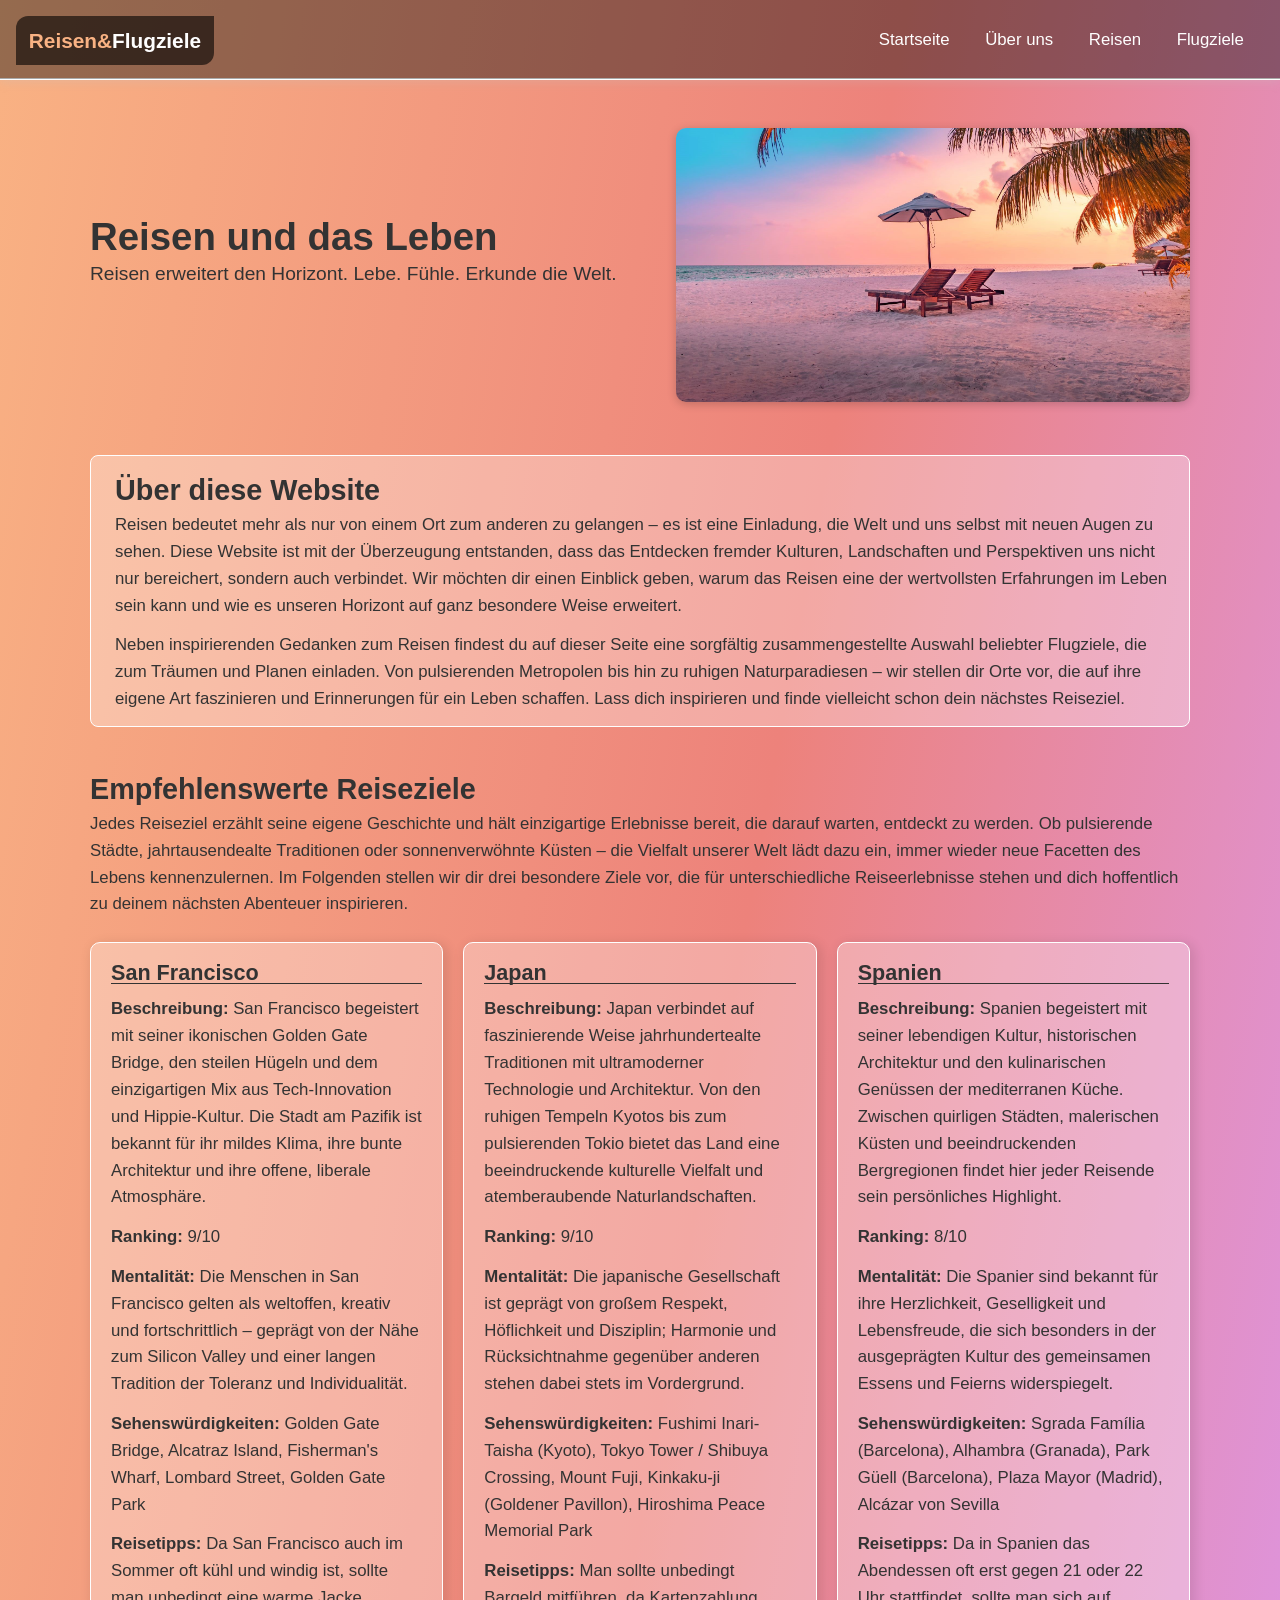
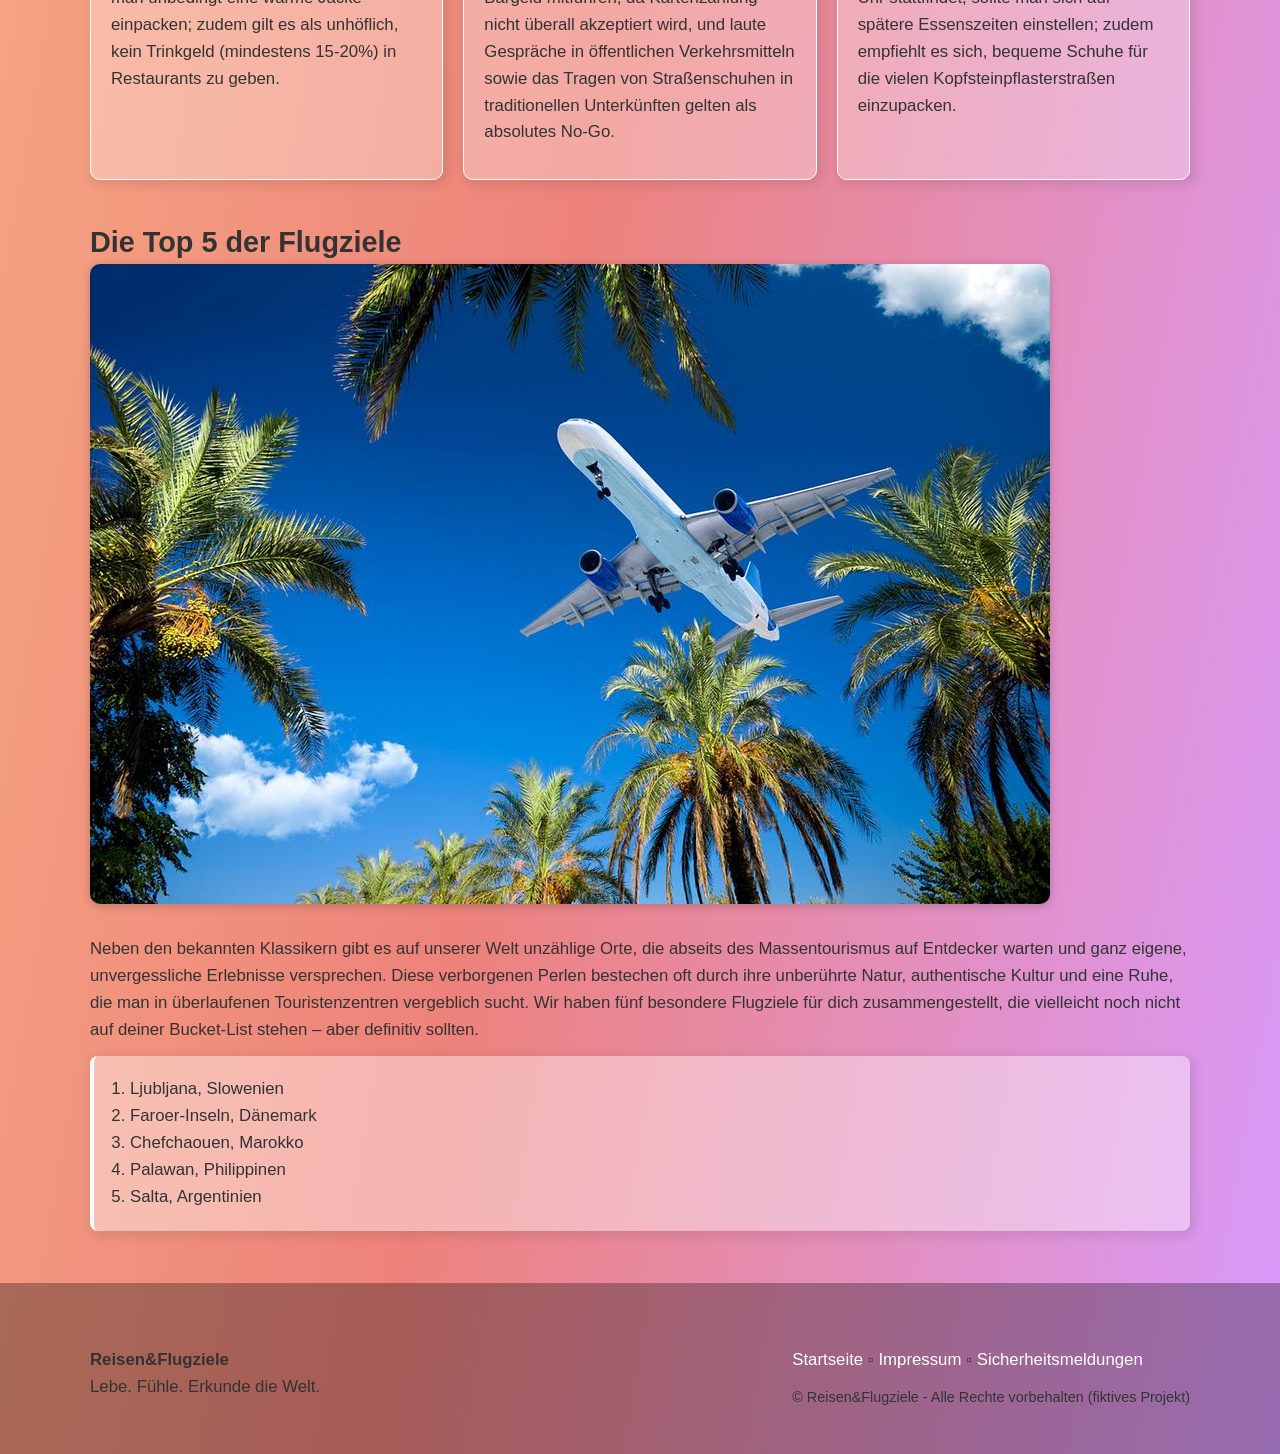
==== index.html @ 37bc6622 "Webpage hochgeladen" ====
<!DOCTYPE html>
<html lang="de">
    <head>
        <meta charset="UTF-8">
        <meta name="viewport" content="width=device-width, initial-scale=1.0">
        <title>Reisen und Flugziele - Alles was du wissen musst</title>
        <meta name="author" content="Raphaela-M. Kortner">
        <link rel="stylesheet" href="style.css">
    </head>

    <body>
       <main>
             <!-- Logo und Navbar -->
        <header class="site-header">
            <div class=".container header-inner">
                <div class="logo">
                    <a href="index.html">Reisen&<span>Flugziele</span></a>
                </div>
                <nav class="main-nav" aria-label="Hauptnavigation">
                    <ul class="menu">
                        <li><a href="index.html" class="active">Startseite</a></li>
                        <li><a href="#about">Über uns</a></li>
                        <li><a href="#reisen">Reisen</a></li>
                        <li><a href="#flugziele">Flugziele</a></li>
                    </ul>
                </nav>
            </div>
        </header> 


        <!-- Hero-Bereich -->
        <section class="hero">
            <div class="container hero-content">
                <div class="hero-text">
                    <h1>Reisen und das Leben</h1>
                    <p class="lead">Reisen erweitert den Horizont. Lebe. Fühle. Erkunde die Welt.</p>
                </div>
                <div class="hero-image">
                    <img src="images/reiseziel.jpg" alt="Bild eines traumhaften Strandes bei Sonnenuntergang">
                </div>
            </div>
        </section>


        <!-- about -->
        <section id="about" class="section">
            <div class="container about">
                <h2>Über diese Website</h2>
                <p>
                   Reisen bedeutet mehr als nur von einem Ort zum anderen zu gelangen – es ist eine Einladung, die Welt und uns selbst 
                   mit neuen Augen zu sehen. Diese Website ist mit der Überzeugung entstanden, dass das Entdecken fremder Kulturen, 
                   Landschaften und Perspektiven uns nicht nur bereichert, sondern auch verbindet. Wir möchten dir einen Einblick geben, 
                   warum das Reisen eine der wertvollsten Erfahrungen im Leben sein kann und wie es unseren Horizont auf ganz besondere 
                   Weise erweitert. 
                </p>
                <p>
                   Neben inspirierenden Gedanken zum Reisen findest du auf dieser Seite eine sorgfältig zusammengestellte Auswahl beliebter Flugziele, 
                   die zum Träumen und Planen einladen. Von pulsierenden Metropolen bis hin zu ruhigen Naturparadiesen – wir stellen dir Orte vor, 
                   die auf ihre eigene Art faszinieren und Erinnerungen für ein Leben schaffen. Lass dich inspirieren und finde vielleicht schon 
                   dein nächstes Reiseziel. 
                </p>
            </div>
        </section> 


        <!-- reisen -->
        <section id="reisen" class="section-alt">
            <div class="container">
                <h2 class="bottomline">Empfehlenswerte Reiseziele</h2>
                <p>
                    Jedes Reiseziel erzählt seine eigene Geschichte und hält einzigartige Erlebnisse bereit, die darauf warten, entdeckt 
                    zu werden. Ob pulsierende Städte, jahrtausendealte Traditionen oder sonnenverwöhnte Küsten – die Vielfalt unserer Welt 
                    lädt dazu ein, immer wieder neue Facetten des Lebens kennenzulernen. Im Folgenden stellen wir dir drei besondere Ziele vor, 
                    die für unterschiedliche Reiseerlebnisse stehen und dich hoffentlich zu deinem nächsten Abenteuer inspirieren.
                </p>

                <div class="card-grid">

                    <!-- San Francisco -->
                    <article class="card">
                        <h3>San Francisco</h3>
                        <p>
                            <strong>Beschreibung: </strong>San Francisco begeistert mit seiner ikonischen Golden Gate Bridge, den steilen Hügeln und 
                            dem einzigartigen Mix aus Tech-Innovation und Hippie-Kultur. Die Stadt am Pazifik ist bekannt für ihr mildes Klima, ihre 
                            bunte Architektur und ihre offene, liberale Atmosphäre.
                        </p>
                        <p><strong>Ranking: </strong>9/10</p>
                        <p>
                            <strong>Mentalität: </strong>Die Menschen in San Francisco gelten als weltoffen, kreativ und fortschrittlich – geprägt von 
                            der Nähe zum Silicon Valley und einer langen Tradition der Toleranz und Individualität.
                        </p>
                        <p>
                            <strong>Sehenswürdigkeiten: </strong>Golden Gate Bridge, Alcatraz Island, Fisherman's Wharf, Lombard Street, Golden Gate Park
                        </p>
                        <p>
                            <strong>Reisetipps: </strong>Da San Francisco auch im Sommer oft kühl und windig ist, sollte man unbedingt eine warme Jacke 
                            einpacken; zudem gilt es als unhöflich, kein Trinkgeld (mindestens 15-20%) in Restaurants zu geben.
                        </p>
                    </article> 

                    <!-- Japan -->
                    <article class="card">
                        <h3>Japan</h3>
                        <p>
                            <strong>Beschreibung: </strong>Japan verbindet auf faszinierende Weise jahrhundertealte Traditionen mit ultramoderner 
                            Technologie und Architektur. Von den ruhigen Tempeln Kyotos bis zum pulsierenden Tokio bietet das Land eine beeindruckende 
                            kulturelle Vielfalt und atemberaubende Naturlandschaften.
                        </p>
                        <p><strong>Ranking: </strong>9/10</p>
                        <p>
                            <strong>Mentalität: </strong>Die japanische Gesellschaft ist geprägt von großem Respekt, Höflichkeit und Disziplin; 
                            Harmonie und Rücksichtnahme gegenüber anderen stehen dabei stets im Vordergrund.
                        </p>
                        <p>
                            <strong>Sehenswürdigkeiten: </strong>Fushimi Inari-Taisha (Kyoto), Tokyo Tower / Shibuya Crossing, Mount Fuji, 
                            Kinkaku-ji (Goldener Pavillon), Hiroshima Peace Memorial Park
                        </p>
                        <p>
                            <strong>Reisetipps: </strong>Man sollte unbedingt Bargeld mitführen, da Kartenzahlung nicht überall akzeptiert wird, und 
                            laute Gespräche in öffentlichen Verkehrsmitteln sowie das Tragen von Straßenschuhen in traditionellen Unterkünften gelten 
                            als absolutes No-Go.
                        </p>
                    </article>
                    
                    <!-- Spanien -->
                    <article class="card">
                        <h3>Spanien</h3>
                        <p>
                            <strong>Beschreibung: </strong>Spanien begeistert mit seiner lebendigen Kultur, historischen Architektur und den kulinarischen 
                            Genüssen der mediterranen Küche. Zwischen quirligen Städten, malerischen Küsten und beeindruckenden Bergregionen findet 
                            hier jeder Reisende sein persönliches Highlight.
                        </p>
                        <p><strong>Ranking: </strong>8/10</p>
                        <p>
                            <strong>Mentalität: </strong>Die Spanier sind bekannt für ihre Herzlichkeit, Geselligkeit und Lebensfreude, die sich besonders 
                            in der ausgeprägten Kultur des gemeinsamen Essens und Feierns widerspiegelt.
                        </p>
                        <p>
                            <strong>Sehenswürdigkeiten: </strong>Sgrada Família (Barcelona), Alhambra (Granada), Park Güell (Barcelona), Plaza Mayor (Madrid), 
                            Alcázar von Sevilla
                        </p>
                        <p>
                            <strong>Reisetipps: </strong>Da in Spanien das Abendessen oft erst gegen 21 oder 22 Uhr stattfindet, sollte man sich auf 
                            spätere Essenszeiten einstellen; zudem empfiehlt es sich, bequeme Schuhe für die vielen Kopfsteinpflasterstraßen einzupacken.
                        </p>
                    </article> 
                </div>
            </div>
        </section>


        <!-- Flugziele -->
        <section id="flugziele" class="section">
            <div class="container">
                <h2 class="bottomline">Die Top 5 der Flugziele</h2>
                <img src="images/flugzeug.jpg" alt="Ein Flugzeug fliegt über Palmen" id="plain-img">
                <p>
                    Neben den bekannten Klassikern gibt es auf unserer Welt unzählige Orte, die abseits des Massentourismus auf Entdecker warten und ganz 
                    eigene, unvergessliche Erlebnisse versprechen. Diese verborgenen Perlen bestechen oft durch ihre unberührte Natur, authentische Kultur 
                    und eine Ruhe, die man in überlaufenen Touristenzentren vergeblich sucht. Wir haben fünf besondere Flugziele für dich zusammengestellt, 
                    die vielleicht noch nicht auf deiner Bucket-List stehen – aber definitiv sollten.
                </p>
                <ol class="flugziele-liste">
                    <li>Ljubljana, Slowenien</li>
                    <li>Faroer-Inseln, Dänemark</li>
                    <li>Chefchaouen, Marokko</li>
                    <li>Palawan, Philippinen</li>
                    <li>Salta, Argentinien</li>
                </ol>
            </div>
        </section> 
       </main>

       <footer class="site-footer">
            <div class="container footer-inner">
                <div>
                    <strong>Reisen&Flugziele</strong>
                    <p>Lebe. Fühle. Erkunde die Welt.</p>
                </div>
                <div>
                    <p>
                        <a href="index.html">Startseite</a> ▫️ 
                        <a href="impressum.html">Impressum</a> ▫️ 
                        <a href="security.txt">Sicherheitsmeldungen</a>
                    </p>
                    <p class="small">&copy; Reisen&Flugziele - Alle Rechte vorbehalten (fiktives Projekt)</p>
                </div>
            </div>
       </footer>
    </body>
</html>
---- style.css ----
/* =========================
   LEK-10 Reisen & Flugziele
   ========================= */

* {
    box-sizing: border-box;
    margin: 0;
    padding: 0;
}





html {
    scroll-behavior: smooth;
}

body {
    background: linear-gradient(100deg, rgb(249, 178, 131) 0%, rgb(237, 130, 123) 50%, rgb(217, 154, 253) 100%);
    font-family: Arial, Helvetica, sans-serif;
    font-size: 1.05rem;
    line-height: 1.6;
    color: #333;
}

img {
    max-width: 100%;
    height: auto;
    display: block;
    border-radius: 10px;
    box-shadow: 0 2px 10px rgba(0, 0, 0, 0.2);
}

a {
    text-decoration: none;
    color: #fefefe;
}

a:hover {
    text-decoration: underline;
}

h1, h2, h3 {
    line-height: 1.25rem;
    margin-bottom: 0.75rem;
}

h1 {
    font-size: 2.4rem;
}

h2 {
    font-size: 1.8rem;
}

h3 {
    font-size: 1.35rem;
}

p {
    margin-bottom: 0.8rem;
}

ul, ol {
    margin: 0 0 1.25rem 1.25rem;
}





.container {
    max-width: min(100% - 2.5rem, 1100px);
    margin: auto;
}

.section,
.section-alt {
    margin: 3.25rem 0;
}





.site-header {
    position: sticky;
    top: 0;
    z-index: 1000;
    border-bottom: 2px groove #fefefe;
    box-shadow: 0 2px 10px rgba(194, 192, 192, 0.3);
    background-color: rgba(0, 0, 0, 0.4);
}

[id] {
    scroll-margin-top: 5.5rem;
}

.header-inner {
    display: flex;
    flex-wrap: wrap;
    align-items: center;
    justify-content: space-between;
    gap: 1rem;
    /* padding-top: 1rem;
    padding-bottom: 0.8rem; */
    padding: 1rem 0 0.8rem 1rem;
}

.logo {
    background-color: rgba(0, 0, 0, 0.6);
    padding: 0.5rem 0.8rem;
    border-radius: 12px 0;
}

.logo a {
    font-size: 1.3rem;
    font-family:'Trebuchet MS', 'Lucida Sans Unicode', 'Lucida Grande', 'Lucida Sans', Arial, sans-serif;
    font-weight: 700;
    color: rgb(249, 178, 131); 
}

.logo a span {
    color: #fefefe;
    font-weight: 550;
}

.logo a:hover {
    text-decoration: none;
}

/*.main-nav*/ .menu {
    display: flex;
    flex-wrap: wrap;
    gap: 0.35rem 0.7rem;
    list-style: none;
    margin: 0;
    padding: 0;
}

.main-nav a {
    display: inline-block;
    padding: 0.45rem 0.7rem;
    border: 1px solid transparent;
}

.main-nav a:hover {
    background-color: rgba(255, 255, 255, 0.3);
    border: 1px groove #fefefe;
    border-radius: 8px;
    text-decoration: none;
} 

.main-nav {
    padding-right: 1.5rem;
}

/* Macht dasselbe wie .main-nav a:hover 
.menu a:hover {
    text-decoration: none;
    background-color: rgba(255, 255, 255, 0.5);
    border-radius: 8px;
} */





.hero {
    padding: 3rem 0;
    /*border-bottom: 1px groove #fefefe; border nur temporär */
    /*background-color: rgba(0, 0, 0, 0.1); */
}

.hero-content {
    display: flex;
    flex-wrap: wrap;
    align-items: center;
    gap: 2rem;
}

.hero-text {
    flex: 1 1 320px;
}

.hero-image {
    flex: 1 1 280px;
}

.lead {
    font-size: 1.2rem;

}





#about {
    margin-top: 0.3rem;
}





.about {
    border: 1px solid #fefefe;
    background-color: rgba(255, 255, 255, 0.3);
    border-radius: 8px;
    padding: 1.5rem 1rem 0 1.5rem
}





/*.bottomline {
    border-bottom: 4px solid #333;
    padding: 0.25rem;
} */





.card-grid {
    display: flex;
    flex-wrap: wrap;
    gap: 1.25rem;
    margin-top: 1.5rem;
}

.card {
    flex: 1 1 240px;
    background-color: rgba(255, 255, 255, 0.3);
    border: 1px solid #fefefe;
    border-radius: 10px;
    padding: 1.25rem;
    box-shadow: 3px 3px 12px 2px rgba(0, 0, 0, 0.1);
}

.card h3 {
    border-bottom: 1px solid #333;
}

.card:hover {
    transform: translateY(-3px);
    cursor: pointer;
}





.flugziele-liste {
    background-color: rgba(255, 255, 255, 0.4);
    border-left: 4px solid #fefefe;
    padding: 1.25rem 1.25rem 1.25rem 2.25rem;
    border-radius: 8px;
    margin-left: 0;
    box-shadow: 3px 3px 12px 2px rgba(0, 0, 0, 0.1);
}

#plain-img {
    margin-bottom: 2rem;
}





.site-footer {
    background-color: rgba(0, 0, 0, 0.3);
    padding: 4rem 0 2rem;
}

.footer-inner {
    display: flex;
    flex-wrap: wrap;
    gap: 1.5rem;
    justify-content: space-between;
}

.small {
    font-size: 0.9rem;
}








/* ===========================
   Responsives Design
   =========================== */
@media (max-width: 600px) {
     body {
        font-size: 1rem;
    }

    h1 {
        font-size: 1.5rem;
    }

    h2 {
        font-size: 1.3rem;
    }

    h3 {
        font-size: 1.1rem;
    }


    .site-header {
        position: static;
        box-shadow: none;
        background-color: rgba(0, 0, 0, 0.1);
    }

    .header-inner {
        flex-direction: column;
        align-items: stretch;
    }

    .logo {
        margin: 0.5rem auto;
        padding: 0.6rem 4rem;
    }

    .main-nav .menu {
        flex-direction: column;
        align-items: stretch;
        gap: 0.25rem;
    }

    .main-nav a {
        display: block;
        padding: 0.65rem 0.85rem;
        border: 1px solid rgba(255, 255, 2555, 0.2);
        border-radius: 8px;
        margin-right: 1rem;
    }

    .main-nav a:hover {
        border-color: #fefefe;
    }

    .menu li:hover {
        background-color: transparent;
    }
}
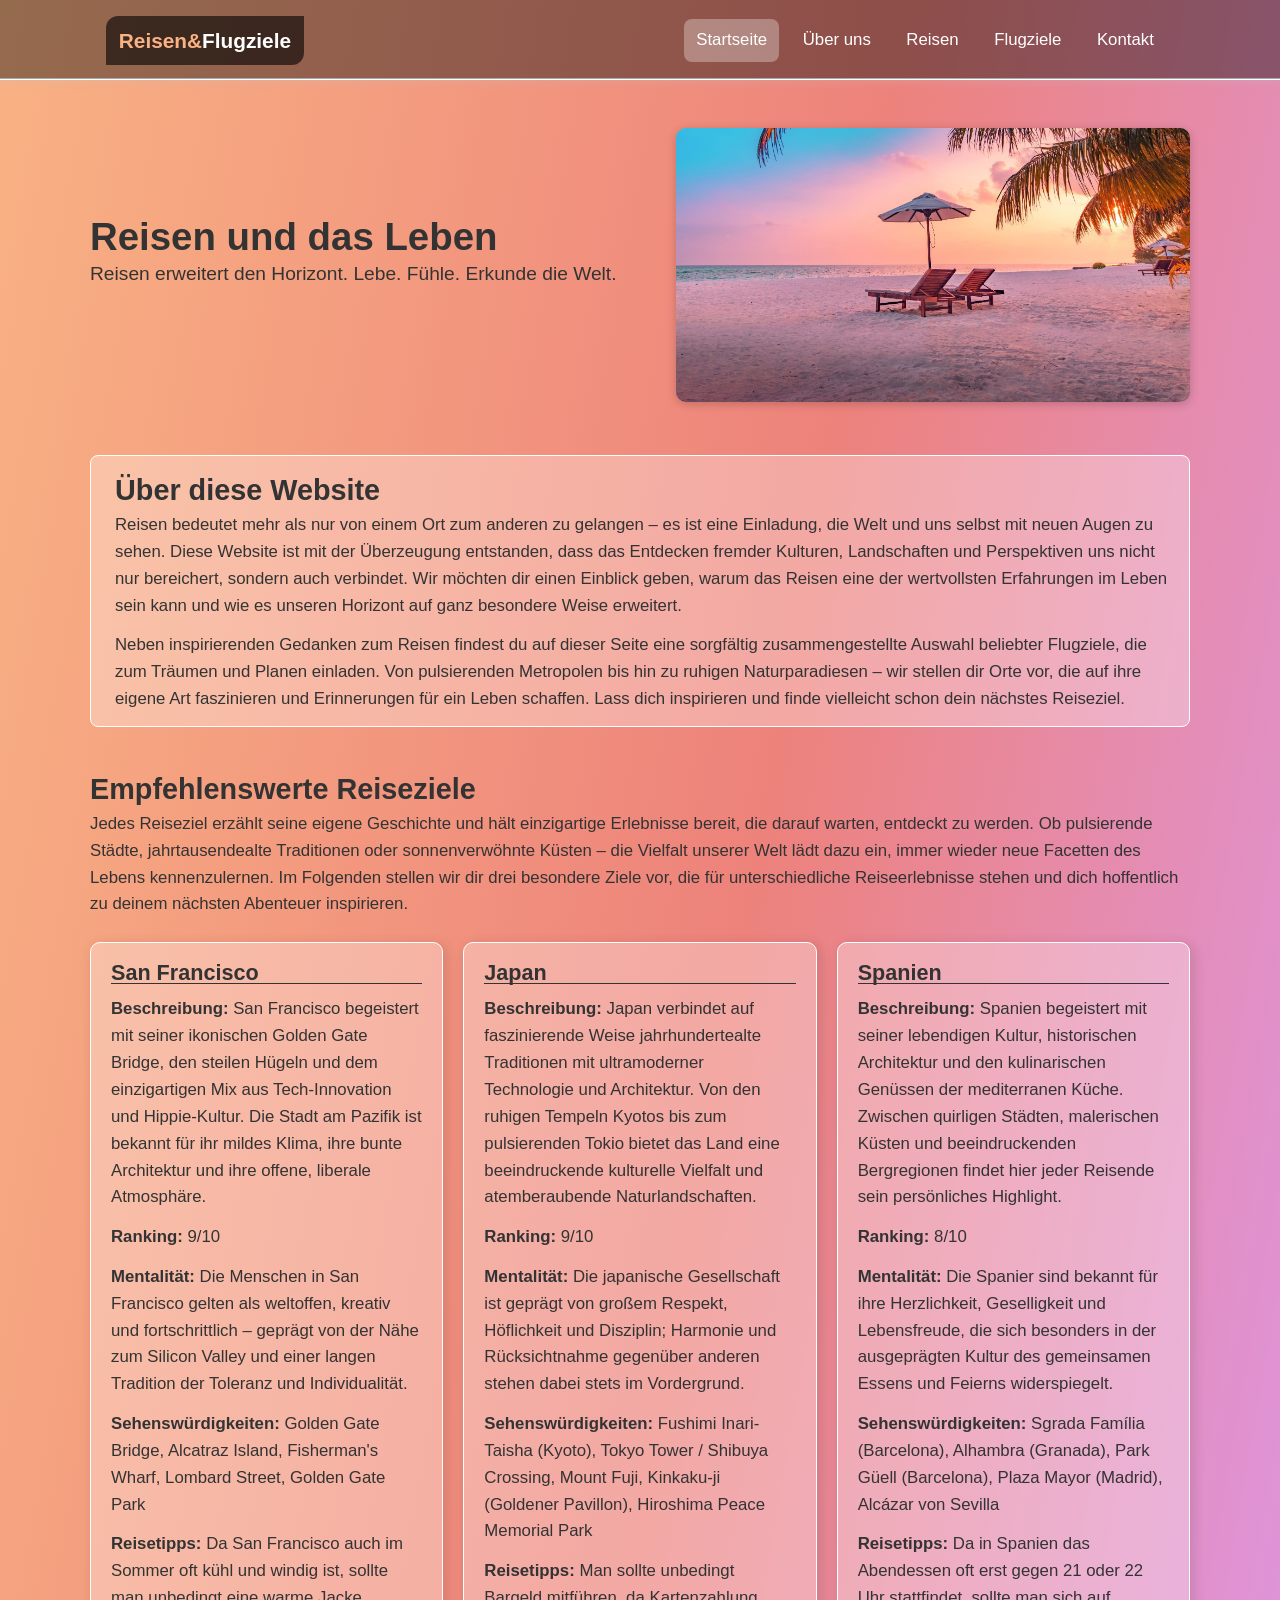
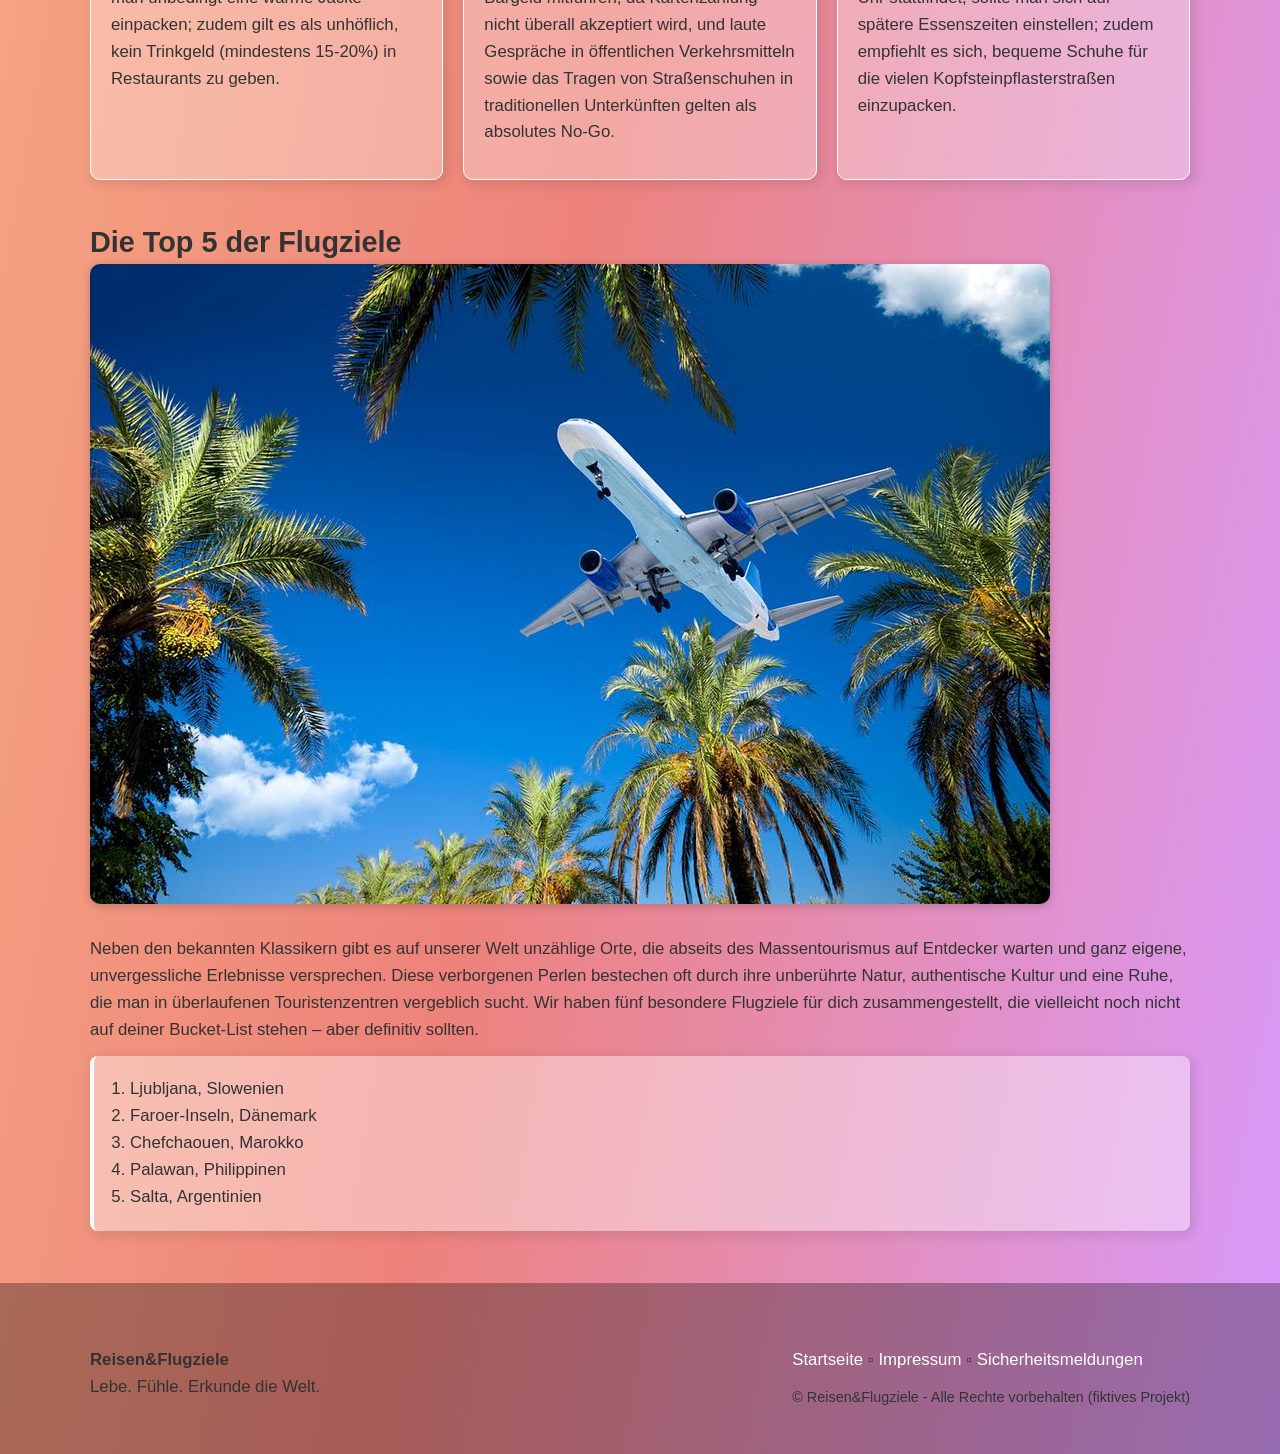
==== commit fdff909f: "Füge Hintergrundfarbe für aktiv aufgerufene Seite hinzu, erstelle Unterseite kontakt.html und ergänz" ====
--- a/index.html
+++ b/index.html
@@ -9,25 +9,31 @@
     </head>
 
     <body>
-       <main>
-             <!-- Logo und Navbar -->
+        <!-- Logo und Navbar -->
         <header class="site-header">
-            <div class=".container header-inner">
+            <div class="container header-inner">
                 <div class="logo">
                     <a href="index.html">Reisen&<span>Flugziele</span></a>
                 </div>
-                <nav class="main-nav" aria-label="Hauptnavigation">
+
+                <!-- Burger-Button für mobiles Menü -->
+                <button type="button" class="menu-toggle-btn" id="menuToggleBtn" aria-label="Menü öffnen" aria-expanded="false" aria-controls="mainNav">
+                    ☰ 
+                </button>
+                
+                <nav class="main-nav" id="mainNav" aria-label="Hauptnavigation">
                     <ul class="menu">
                         <li><a href="index.html" class="active">Startseite</a></li>
                         <li><a href="#about">Über uns</a></li>
                         <li><a href="#reisen">Reisen</a></li>
                         <li><a href="#flugziele">Flugziele</a></li>
+                        <li><a href="kontakt.html">Kontakt</a></li>
                     </ul>
                 </nav>
             </div>
         </header> 
 
-
+        <main>
         <!-- Hero-Bereich -->
         <section class="hero">
             <div class="container hero-content">
@@ -169,9 +175,10 @@
                 </ol>
             </div>
         </section> 
-       </main>
-
-       <footer class="site-footer">
+        </main>
+       
+       
+        <footer class="site-footer">
             <div class="container footer-inner">
                 <div>
                     <strong>Reisen&Flugziele</strong>
@@ -187,5 +194,7 @@
                 </div>
             </div>
        </footer>
+
+       <script src="script.js"></script>
     </body>
 </html>
--- a/style.css
+++ b/style.css
@@ -2,6 +2,10 @@
    LEK-10 Reisen & Flugziele
    ========================= */
 
+
+/* ===========================
+   Browser-Werte zurücksetzen
+   =========================== */   
 * {
     box-sizing: border-box;
     margin: 0;
@@ -11,7 +15,9 @@
 
 
 
-
+/* ====================
+   Basis Einstellungen
+   ==================== */
 html {
     scroll-behavior: smooth;
 }
@@ -69,7 +75,9 @@
 
 
 
-
+/* ====================
+   Layout-Helfer
+   ==================== */
 .container {
     max-width: min(100% - 2.5rem, 1100px);
     margin: auto;
@@ -83,7 +91,9 @@
 
 
 
-
+/* =====================
+   Logo & Navbar
+   ===================== */
 .site-header {
     position: sticky;
     top: 0;
@@ -93,6 +103,7 @@
     background-color: rgba(0, 0, 0, 0.4);
 }
 
+/* Damit Inhalt der Sprungmarken nicht verdeckt wird */
 [id] {
     scroll-margin-top: 5.5rem;
 }
@@ -130,7 +141,7 @@
     text-decoration: none;
 }
 
-/*.main-nav*/ .menu {
+.main-nav .menu {
     display: flex;
     flex-wrap: wrap;
     gap: 0.35rem 0.7rem;
@@ -150,7 +161,12 @@
     border: 1px groove #fefefe;
     border-radius: 8px;
     text-decoration: none;
-} 
+}
+
+.main-nav a.active {
+    background-color: rgba(255, 255, 255, 0.3);
+    border-radius: 8px;
+}
 
 .main-nav {
     padding-right: 1.5rem;
@@ -163,10 +179,26 @@
     border-radius: 8px;
 } */
 
-
-
-
-
+/* ====================================================
+   Burger-Menü-Button (Basis, standardmäßig versteckt)
+   ==================================================== */
+.menu-toggle-btn {
+    display: none; /* nur in mobiler Ansicht sichtbar */
+    background: none;
+    border: none;
+    font-size: 1.8rem;
+    color: #fefefe;
+    cursor: pointer;
+    padding: 0.3rem 0.6rem;
+}
+
+
+
+
+
+/* =====================
+   Hero-Bereich
+   ===================== */
 .hero {
     padding: 3rem 0;
     /*border-bottom: 1px groove #fefefe; border nur temporär */
@@ -197,13 +229,12 @@
 
 
 
+/* =====================
+   About-Section
+   ===================== */
 #about {
     margin-top: 0.3rem;
 }
-
-
-
-
 
 .about {
     border: 1px solid #fefefe;
@@ -212,10 +243,6 @@
     padding: 1.5rem 1rem 0 1.5rem
 }
 
-
-
-
-
 /*.bottomline {
     border-bottom: 4px solid #333;
     padding: 0.25rem;
@@ -225,6 +252,9 @@
 
 
 
+/* =================================
+   Karten-Layout der Reisen-Section
+   ================================= */
 .card-grid {
     display: flex;
     flex-wrap: wrap;
@@ -254,6 +284,9 @@
 
 
 
+/* ==================================
+   Flugziele-Section: Liste und Bild
+   ================================== */
 .flugziele-liste {
     background-color: rgba(255, 255, 255, 0.4);
     border-left: 4px solid #fefefe;
@@ -271,6 +304,9 @@
 
 
 
+/* ====================
+   Footer
+   ==================== */
 .site-footer {
     background-color: rgba(0, 0, 0, 0.3);
     padding: 4rem 0 2rem;
@@ -316,25 +352,47 @@
 
 
     .site-header {
-        position: static;
+        position: sticky;
+        top: 0;
         box-shadow: none;
         background-color: rgba(0, 0, 0, 0.1);
     }
 
     .header-inner {
-        flex-direction: column;
-        align-items: stretch;
+        flex-direction: row; /* Logo links, Menü rechts */
+        align-items: center;
+        justify-content: space-between;
+        flex-wrap: wrap;
     }
 
     .logo {
-        margin: 0.5rem auto;
-        padding: 0.6rem 4rem;
+        margin: 0;
+        padding: 0.5rem 0.8rem;
+    }
+
+    /* Burger-Button sichtbar machen */
+    .menu-toggle-btn {
+        display: block;
+    }
+
+    /* Navigation standardmäßig ausblenden */
+    .main-nav {
+        display: none;
+        width: 100%;
+        order: 3;
+        padding-right: 0;
+    }
+
+    /* Wenn JS die Klasse .is-open hinzufügt: Navigation zeigen */
+    .main-nav.is-open {
+        display: block;
     }
 
     .main-nav .menu {
         flex-direction: column;
         align-items: stretch;
         gap: 0.25rem;
+        padding: 0.5rem 0;
     }
 
     .main-nav a {
@@ -348,8 +406,4 @@
     .main-nav a:hover {
         border-color: #fefefe;
     }
-
-    .menu li:hover {
-        background-color: transparent;
-    }
 }
